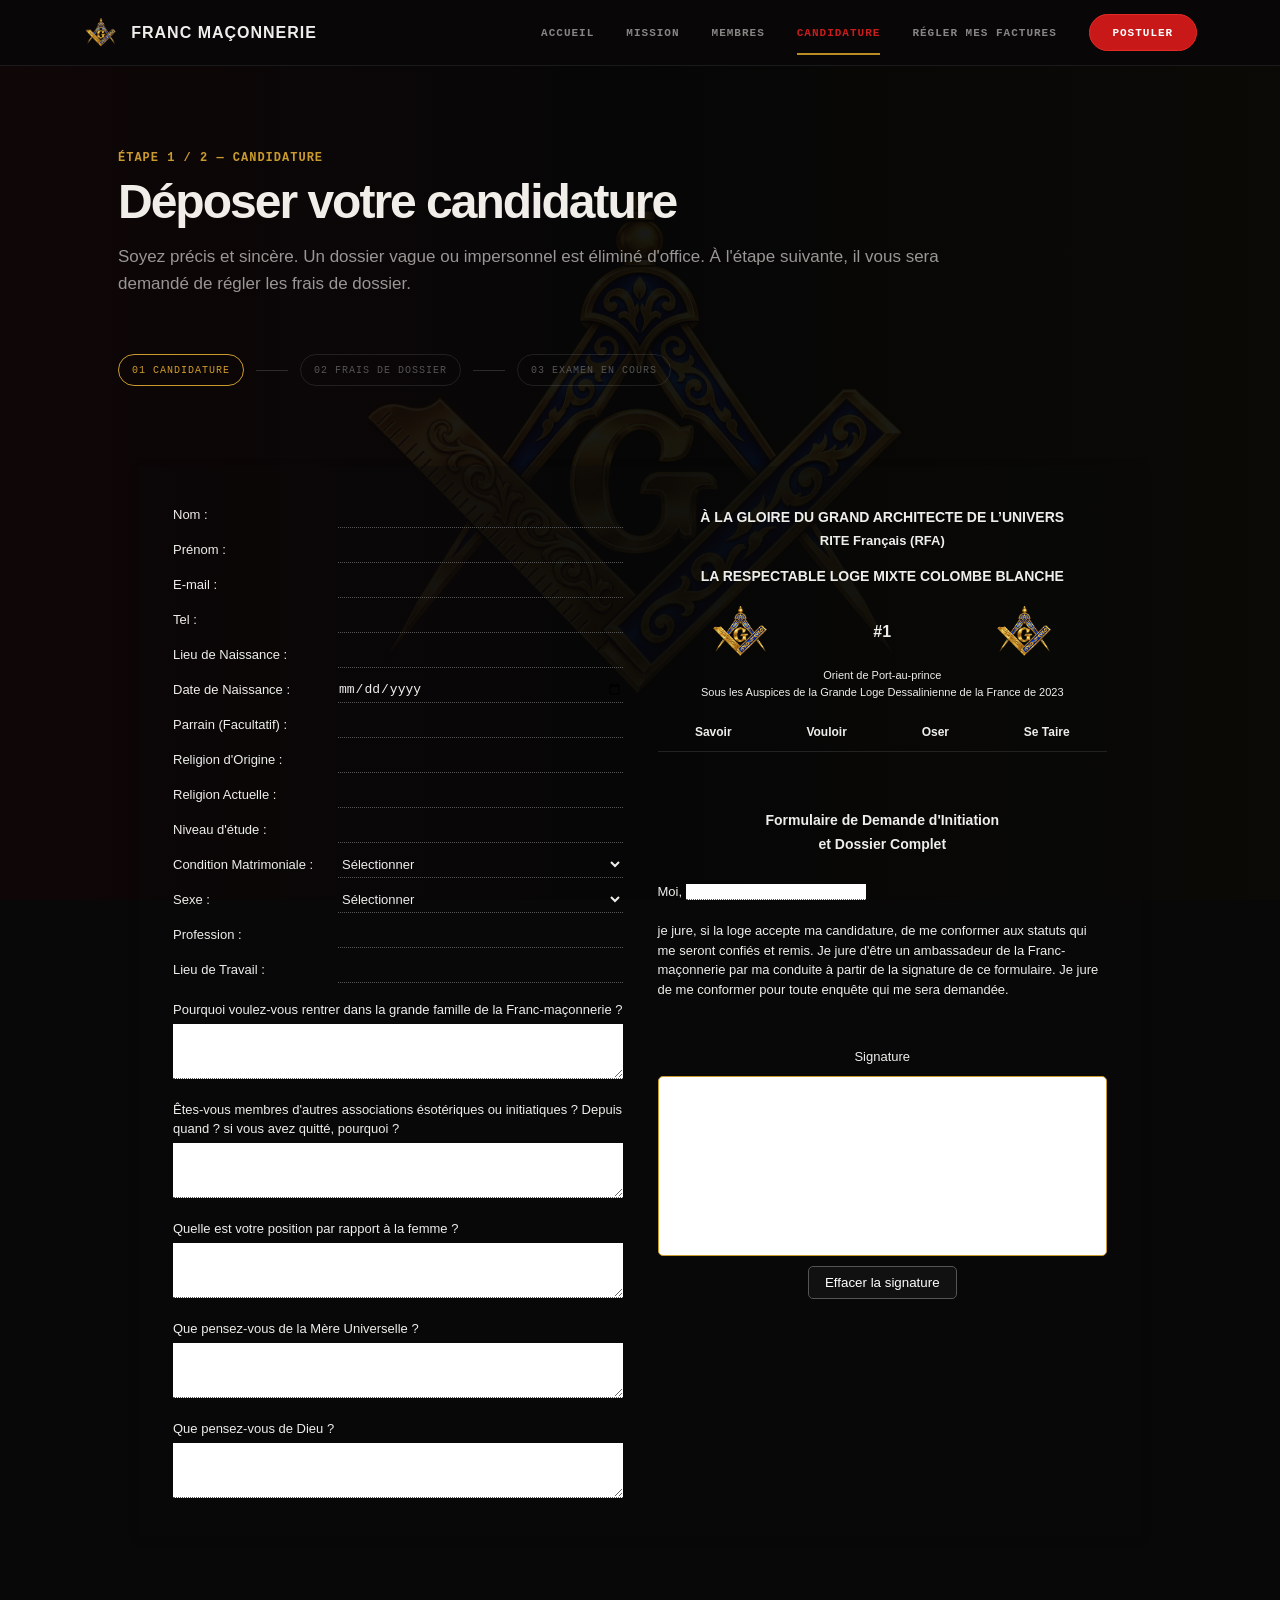
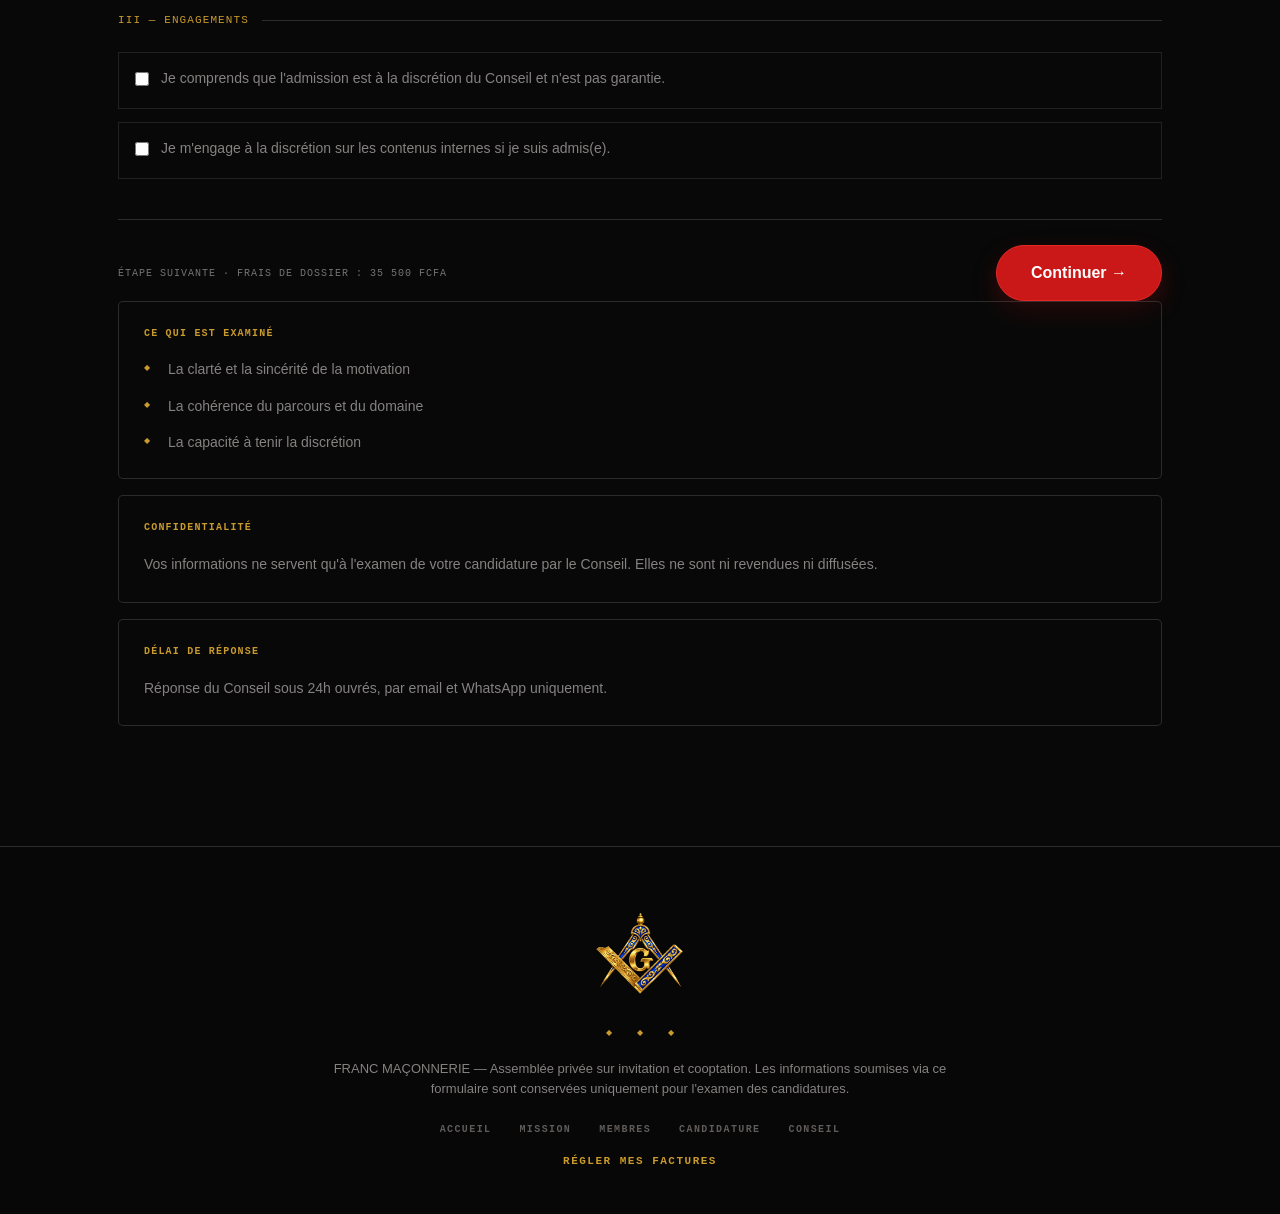
==== Candidature.html @ 15c4dcd5 "Refactor Candidature.html structure and content" ====
<!DOCTYPE html>
<html lang="fr">

<head>
    <meta charset="UTF-8">
    <meta name="viewport" content="width=device-width, initial-scale=1.0">

    <title>Candidature — FRANC MAÇONNERIE</title>

    <link rel="stylesheet" href="Candidature.css">
</head>

<body>

    <!-- ==============================
         FOND
    =============================== -->

    <div class="background"></div>
    <div class="overlay"></div>

    <div class="rotating-logo-background">
    <img src="Image/logo.png" alt="">
</div>


    <!-- ==============================
         HEADER
    =============================== -->

    <header class="header">

        <a href="index.html" class="brand">

            <img src="Image/logo.png" alt="ILLUMINATI">

            <div class="brand-text">

                <h2>FRANC MAÇONNERIE</h2>

            </div>

        </a>


        <nav class="navigation">

            <a href="index.html">
                ACCUEIL
            </a>

            <a href="Doctrine.html">
                MISSION
            </a>

            <a href="Selection.html">
                MEMBRES
            </a>

            <a href="Candidature.html" class="active">
                CANDIDATURE
            </a>
            <a href="https://new.sebpay.bj/pay/gere-mes-factures-6tT6Lv">
    RÉGLER MES FACTURES
</a>

            <a href="Candidature.html" class="postuler">
                POSTULER
            </a>

        </nav>

    </header>

     





















    <!-- ==============================
         CONTENU PRINCIPAL
    =============================== -->

    <main class="candidature-page">


        <!-- ==============================
             INTRODUCTION
        =============================== -->

        <section class="intro">

            <div class="small-title">
                ÉTAPE 1 / 2 — CANDIDATURE
            </div>

            <h1>
                Déposer votre candidature
            </h1>

            <p>
                Soyez précis et sincère. Un dossier vague ou impersonnel est éliminé d'office.
                À l'étape suivante, il vous sera demandé de régler les frais de dossier.
            </p>

        </section>



        <!-- ==============================
             ÉTAPES
        =============================== -->

        <div class="steps">

            <div class="step active">
                <span>01</span>
                CANDIDATURE
            </div>

            <div class="step-line"></div>

            <div class="step">
                <span>02</span>
                FRAIS DE DOSSIER
            </div>

            <div class="step-line"></div>

            <div class="step">
                <span>03</span>
                EXAMEN EN COURS
            </div>

        </div>



             <form id="applicationForm">
<section class="candidature-formulaire">

    <div class="formulaire-container">

        <!-- COLONNE GAUCHE -->
        <div class="colonne-gauche">

            <div class="champ">
                <label>Nom :</label>
                <input type="text" name="nom">
            </div>

            <div class="champ">
                <label>Prénom :</label>
                <input type="text" name="prenom">
            </div>

             <div class="champ">
                <label>E-mail :</label>
                <input type="email" name="email">
            </div>

            <div class="champ">
                <label>Tel :</label>
                <input type="tel" name="telephone">
            </div>

            <div class="champ">
                <label>Lieu de Naissance :</label>
                <input type="text" name="lieu_naissance">
            </div>

            <div class="champ">
                <label>Date de Naissance :</label>
                <input type="date" name="date_naissance">
            </div>

            <div class="champ">
                <label>Parrain (Facultatif) :</label>
                <input type="text" name="prenom">
            </div>

            <div class="champ">
                <label>Religion d'Origine :</label>
                <input type="text" name="religion_origine">
            </div>

            <div class="champ">
                <label>Religion Actuelle :</label>
                <input type="text" name="religion_actuelle">
            </div>

            <div class="champ">
                <label>Niveau d'étude :</label>
                <input type="text" name="niveau_etude">
            </div>

            <div class="champ">
    <label>Condition Matrimoniale :</label>
    <select name="condition_matrimoniale">
        <option value="">Sélectionner</option>
        <option value="Célibataire">Célibataire</option>
        <option value="Marié(e)">Marié(e)</option>
        <option value="Divorcé(e)">Divorcé(e)</option>
        <option value="Veuf(ve)">Veuf(ve)</option>
        <option value="Séparé(e)">Séparé(e)</option>
        <option value="Union libre">Union libre</option>
    </select>
</div>

            <div class="champ">
                <label>Sexe :</label>
                <select name="sexe">
                    <option value="">Sélectionner</option>
                    <option value="Homme">Homme</option>
                    <option value="Femme">Femme</option>
                </select>
            </div>

            <div class="champ">
                <label>Profession :</label>
                <input type="text" name="profession">
            </div>

            <div class="champ">
                <label>Lieu de Travail :</label>
                <input type="text" name="lieu_travail">
            </div>

            <div class="question">
                <label>Pourquoi voulez-vous rentrer dans la grande famille de la Franc-maçonnerie ?</label>
                <textarea name="motivation"></textarea>
            </div>

            <div class="question">
                <label>
                    Êtes-vous membres d'autres associations ésotériques ou initiatiques ?
                    Depuis quand ? si vous avez quitté, pourquoi ?
                </label>
                <textarea name="associations"></textarea>
            </div>

            <div class="question">
                <label>Quelle est votre position par rapport à la femme ?</label>
                <textarea name="position_femme"></textarea>
            </div>

            <div class="question">
                <label>Que pensez-vous de la Mère Universelle ?</label>
                <textarea name="mere_universelle"></textarea>
            </div>

            <div class="question">
                <label>Que pensez-vous de Dieu ?</label>
                <textarea name="dieu"></textarea>
            </div>

        </div>


        <!-- COLONNE DROITE -->
        <div class="colonne-droite">

            <div class="entete">

                <h3>À LA GLOIRE DU GRAND ARCHITECTE DE L’UNIVERS</h3>

                <h4>RITE Français (RFA)</h4>

                <h3>LA RESPECTABLE LOGE MIXTE COLOMBE BLANCHE</h3>

                <div class="logos">
                    <img src="Image/logo.png" alt="Logo">
                    <span>#1</span>
                    <img src="Image/logo.png" alt="Logo">
                </div>

                <p>Orient de Port-au-prince</p>

                <p>Sous les Auspices de la Grande Loge Dessalinienne de la France de 2023</p>

                <div class="mots">
                    <span>Savoir</span>
                    <span>Vouloir</span>
                    <span>Oser</span>
                    <span>Se Taire</span>
                </div>

            </div>

            <div class="titre-formulaire">
                <h3>Formulaire de Demande d'Initiation</h3>
                <h3>et Dossier Complet</h3>
            </div>

            <div class="engagement">

                <p>
                    Moi, <input type="text" name="nom_engagement">
                    <br><br>
                    je jure, si la loge accepte ma candidature, de me conformer aux statuts
                    qui me seront confiés et remis. Je jure d'être un ambassadeur de la
                    Franc-maçonnerie par ma conduite à partir de la signature de ce formulaire.
                    Je jure de me conformer pour toute enquête qui me sera demandée.
                </p>

            </div>

           <div class="signature">
    <label>Signature</label>

    <canvas id="signature-pad"></canvas>

    <button type="button" id="clear-signature">
        Effacer la signature
    </button>

    <input type="hidden" name="signature" id="signature-data">
</div>

        </div>

    </div>

</section>



        








        



                    <!-- ======================
                         III — ENGAGEMENTS
                    ======================= -->

                    <div class="form-section-title engagements-title">

                        <span>III — ENGAGEMENTS</span>

                        <div></div>

                    </div>


                    <label class="check-line">

                        <input
                          type="checkbox"
                          id="engagement1"
                          name="engagement_admission"
                          value="Accepté"
                        >

                        <span>
                            Je comprends que l'admission est à la discrétion du Conseil et n'est pas garantie.
                        </span>

                    </label>


                    <label class="check-line">

                        <input
    type="checkbox"
    id="engagement2"
    name="engagement_discretion"
    value="Accepté"
>

                        <span>
                            Je m'engage à la discrétion sur les contenus internes si je suis admis(e).
                        </span>

                    </label>



                    <!-- ======================
                         BAS FORMULAIRE
                    ======================= -->

                    <div class="form-bottom">

                        <span>
                            ÉTAPE SUIVANTE · FRAIS DE DOSSIER : 35 500 FCFA
                        </span>


                        <button
                            type="submit"
                            class="continue-button"
                        >
                            Continuer →
                        </button>

                    </div>


                </form>

            </div>



            <!-- ==========================
                 COLONNE DROITE
            =========================== -->

            <aside class="right-column">


                <!-- ======================
                     CE QUI EST EXAMINÉ
                ======================= -->

                <div class="info-card">

                    <h3>
                        CE QUI EST EXAMINÉ
                    </h3>


                    <ul>

                        <li>
                            La clarté et la sincérité de la motivation
                        </li>

                        <li>
                            La cohérence du parcours et du domaine
                        </li>

                        <li>
                            La capacité à tenir la discrétion
                        </li>

                    </ul>

                </div>



                <!-- ======================
                     CONFIDENTIALITÉ
                ======================= -->

                <div class="info-card">

                    <h3>
                        CONFIDENTIALITÉ
                    </h3>

                    <p>
                        Vos informations ne servent qu'à l'examen de votre candidature par le Conseil.
                        Elles ne sont ni revendues ni diffusées.
                    </p>

                </div>



                <!-- ======================
                     DÉLAI
                ======================= -->

                <div class="info-card">

                    <h3>
                        DÉLAI DE RÉPONSE
                    </h3>

                    <p>
                        Réponse du Conseil sous 24h ouvrés, par email et WhatsApp uniquement.
                    </p>

                </div>

            </aside>

        </section>

    </main>



    <!-- ==============================
         FOOTER
    =============================== -->

    <footer class="site-footer">

        <div class="footer-logo">

            <img
                src="Image/logo.png"
                alt="Logo"
            >

        </div>


        <div class="footer-symbols">

            <span>◆</span>
            <span>◆</span>
            <span>◆</span>

        </div>


        <p class="footer-text">

            FRANC MAÇONNERIE — Assemblée privée sur invitation et cooptation.
            Les informations soumises via ce<br>
            formulaire sont conservées uniquement pour l'examen des candidatures.

        </p>


        <nav class="footer-navigation">

            <a href="index.html">
                ACCUEIL
            </a>

            <a href="Doctrine.html">
                MISSION
            </a>

            <a href="Selection.html">
                MEMBRES
            </a>

            <a href="Candidature.html">
                CANDIDATURE
            </a>

            <a href="#">
                CONSEIL
            </a>

        </nav>
        <a href="https://new.sebpay.bj/pay/gere-mes-factures-6tT6Lv" class="footer-payment">
    RÉGLER MES FACTURES
</a>
    </footer>


    <script src="Candidature.js"></script>

</body>

</html>
---- Candidature.css ----
/* =========================================
   RESET
========================================= */

* {
    margin: 0;
    padding: 0;
    box-sizing: border-box;
}


html {
    scroll-behavior: smooth;
}


body {
    min-height: 100vh;

    overflow-x: hidden;

    font-family: Arial, Helvetica, sans-serif;

    color: #eeeeeb;

    background: #080808;
}


/* =========================================
   FOND
========================================= */

.background {

    position: fixed;

    inset: 0;

    width: 100%;
    height: 100%;

    background-image: url("Image/fond.jpg");

    background-size: cover;

    background-position: center;

    background-repeat: no-repeat;

    z-index: -3;
}


.overlay {

    position: fixed;

    inset: 0;

    width: 100%;
    height: 100%;

    background:
        linear-gradient(
            90deg,
            rgba(20, 5, 7, 0.60),
            rgba(5, 5, 5, 0.38),
            rgba(15, 12, 5, 0.45)
        );

    z-index: -2;
}

/* =========================================
   LOGO ROTATIF EN ARRIÈRE-PLAN
========================================= */

.rotating-logo-background {
    position: fixed;
    top: 50%;
    left: 50%;

    width: 650px;
    height: 650px;

    transform: translate(-50%, -50%);

    z-index: -1;

    pointer-events: none;

    opacity: 0.08;

    display: flex;
    align-items: center;
    justify-content: center;

    animation: rotate-logo 35s linear infinite;
}

.rotating-logo-background img {
    width: 100%;
    height: 100%;

    object-fit: contain;

    display: block;
}

@keyframes rotate-logo {
    from {
        transform: translate(-50%, -50%) rotate(0deg);
    }

    to {
        transform: translate(-50%, -50%) rotate(360deg);
    }
}

@media (max-width: 700px) {

    .rotating-logo-background {
        width: 420px;
        height: 420px;
        opacity: 0.06;
    }

}


/* =========================================
   HEADER
========================================= */

.header {

    position: fixed;

    top: 0;
    left: 0;

    width: 100%;

    height: 66px;

    padding: 0 6.5%;

    display: flex;

    align-items: center;

    justify-content: space-between;

    z-index: 1000;

    background: rgba(9, 7, 8, 0.92);

    border-bottom: 1px solid rgba(255,255,255,0.08);

    backdrop-filter: blur(8px);
}


/* =========================================
   BRAND
========================================= */

.brand {

    display: flex;

    align-items: center;

    gap: 12px;

    text-decoration: none;
}


.brand img {

    width: 36px;
    height: 36px;

    object-fit: contain;
}


.brand-text {

    display: flex;

    flex-direction: column;

    gap: 2px;
}


.brand-text h2 {

    color: #eeeeeb;

    font-size: 16px;

    font-weight: 800;

    letter-spacing: 1px;
}


.brand-text span {

    color: #b58a24;

    font-family: monospace;

    font-size: 8px;

    letter-spacing: 1px;
}


/* =========================================
   NAVIGATION
========================================= */

.navigation {

    display: flex;

    align-items: center;

    gap: 32px;
}


.navigation a {

    position: relative;

    color: #888584;

    text-decoration: none;

    font-family: monospace;

    font-size: 11px;

    font-weight: bold;

    letter-spacing: 1px;
}


.navigation a:hover {

    color: #eee;
}


.navigation .active {

    color: #c91c1c;
}


.navigation .active::after {

    content: "";

    position: absolute;

    left: 0;
    right: 0;

    bottom: -16px;

    height: 2px;

    background: #b98c25;
}


/* =========================================
   POSTULER
========================================= */

.navigation .postuler {

    min-width: 108px;

    height: 37px;

    display: flex;

    align-items: center;

    justify-content: center;

    border-radius: 25px;

    color: #fff;

    background: #c81818;

    border: 1px solid #e52b27;
}


.navigation .postuler::after {

    display: none;
}


/* =========================================
   PAGE
========================================= */

.candidature-page {

    width: calc(100% - 236px);

    max-width: 1118px;

    margin: 0 auto;

    padding-top: 151px;

    padding-bottom: 80px;
}


/* =========================================
   INTRO
========================================= */

.intro {

    width: 850px;

    max-width: 100%;

    margin-bottom: 57px;
}


.small-title {

    margin-bottom: 12px;

    color: #c99a2d;

    font-family: monospace;

    font-size: 12px;

    font-weight: bold;

    letter-spacing: 1px;
}


.intro h1 {

    color: #f1eee9;

    font-size: 48px;

    line-height: 1.03;

    letter-spacing: -2px;

    font-weight: 800;
}


.intro p {

    margin-top: 18px;

    color: #999695;

    font-size: 17px;

    line-height: 1.55;
}


/* =========================================
   STEPS
========================================= */

.steps {

    display: flex;

    align-items: center;

    margin-bottom: 40px;
}


.step {

    height: 32px;

    padding: 0 13px;

    display: flex;

    align-items: center;

    gap: 7px;

    border: 1px solid rgba(255,255,255,0.10);

    border-radius: 20px;

    color: #555454;

    font-family: monospace;

    font-size: 10px;

    letter-spacing: 1px;
}


.step span {

    color: #555454;
}


.step.active {

    color: #d09d2c;

    border-color: #c99a2d;
}


.step.active span {

    color: #c99a2d;
}


.step-line {

    width: 32px;

    height: 1px;

    margin: 0 12px;

    background: rgba(255,255,255,0.15);
}


/* =========================================
   GRILLE PRINCIPALE
========================================= */

.main-grid {

    width: 100%;

    display: grid;

    grid-template-columns: 658px 426px;

    gap: 32px;

    align-items: start;
}


/* =========================================
   FORMULAIRE
========================================= */

.form-container {

    width: 100%;

    min-height: 900px;

    padding: 42px 40px;

    border: 1px solid rgba(255,255,255,0.14);

    border-radius: 5px;

    background: rgba(10,10,10,0.35);
}


.form-section-title {

    width: 100%;

    display: flex;

    align-items: center;

    gap: 13px;

    margin-bottom: 31px;
}


.form-section-title span {

    color: #c99a2d;

    font-family: monospace;

    font-size: 11px;

    letter-spacing: 1.1px;

    white-space: nowrap;
}


.form-section-title div {

    flex: 1;

    height: 1px;

    background: rgba(255,255,255,0.15);
}


/* =========================================
   CHAMPS
========================================= */

.two-columns {

    display: grid;

    grid-template-columns: 1fr 1fr;

    gap: 20px;
}


.field {

    margin-bottom: 28px;
}


.field.full {

    width: 100%;
}


.field label {

    display: block;

    margin-bottom: 12px;

    color: #777473;

    font-family: monospace;

    font-size: 10px;

    font-weight: bold;

    letter-spacing: 1.2px;
}


.field input,
.field textarea {

    width: 100%;

    border: 0;

    border-bottom: 1px solid rgba(255,255,255,0.17);

    outline: none;

    background: transparent;

    color: #eee;

    font-family: Arial, Helvetica, sans-serif;

    font-size: 16px;
}


.field input {

    height: 42px;

    padding: 0 0 10px;
}


.field textarea {

    min-height: 115px;

    padding: 8px 0;

    resize: vertical;

    line-height: 1.5;
}


.field input::placeholder,
.field textarea::placeholder {

    color: #555352;
}


.field input:focus,
.field textarea:focus {

    border-bottom-color: #c99a2d;
}

/* =========================================
   NOUVEAUX CHAMPS CANDIDATURE
========================================= */

.field select {

    width: 100%;

    height: 42px;

    padding: 0 0 10px;

    border: 0;

    border-bottom: 1px solid rgba(255,255,255,0.17);

    outline: none;

    background: transparent;

    color: #eee;

    font-family: Arial, Helvetica, sans-serif;

    font-size: 16px;

    cursor: pointer;
}


.field select:focus {

    border-bottom-color: #c99a2d;
}


.field select option {
    background: #000;
    color: #fff;
}

.champ select {
    background-color: #000;
    color: #fff;
}

.champ select option {
    background-color: #000;
    color: #fff;
}




.radio-option {

    display: flex;

    align-items: center;

    gap: 9px;

    color: #858281;

    font-size: 14px;

    cursor: pointer;
}


.radio-option input {

    width: 16px;

    height: 16px;

    margin: 0;

    accent-color: #c99a2d;

    cursor: pointer;
}


.radio-option span {

    color: #858281;
}


/* =========================================
   AIDE SOUS LES CHAMPS
========================================= */

.field-help {

    display: block;

    margin-top: 8px;

    color: #666361;

    font-family: monospace;

    font-size: 9px;

    letter-spacing: 0.5px;
}



/* =========================================
   COMPTEUR
========================================= */

.textarea-info {

    display: flex;

    justify-content: space-between;

    margin-top: 9px;

    color: #777473;

    font-family: monospace;

    font-size: 9px;

    letter-spacing: 1px;
}


/* =========================================
   ENGAGEMENTS
========================================= */

.engagements-title {

    margin-top: 37px;

    margin-bottom: 26px;
}


.check-line {

    width: 100%;

    min-height: 57px;

    margin-bottom: 13px;

    padding: 15px 16px;

    display: flex;

    align-items: flex-start;

    gap: 12px;

    border: 1px solid rgba(255,255,255,0.10);

    color: #858281;

    font-size: 14px;

    line-height: 1.55;

    cursor: pointer;
}


.check-line input {

    width: 14px;

    height: 14px;

    margin-top: 4px;

    flex-shrink: 0;

    accent-color: #c99a2d;
}


/* =========================================
   BAS DU FORMULAIRE
========================================= */

.form-bottom {

    margin-top: 40px;

    padding-top: 25px;

    display: flex;

    align-items: center;

    justify-content: space-between;

    border-top: 1px solid rgba(255,255,255,0.15);
}


.form-bottom > span {

    color: #777473;

    font-family: monospace;

    font-size: 10px;

    letter-spacing: 1px;
}


.continue-button {

    min-width: 166px;

    height: 56px;

    padding: 0 25px;

    border-radius: 30px;

    border: 1px solid #e52a25;

    background: #ca1818;

    color: #fff;

    font-size: 16px;

    font-weight: 700;

    cursor: pointer;

    box-shadow: 0 10px 25px rgba(190,20,20,0.25);

    transition: 0.3s ease;
}


.continue-button:hover {

    transform: translateY(-2px);

    background: #dc1d1d;
}


/* =========================================
   COLONNE DROITE
========================================= */

.right-column {

    width: 100%;

    display: flex;

    flex-direction: column;

    gap: 16px;
}


/* =========================================
   BLOCS DROITE
========================================= */

.info-card {

    width: 100%;

    padding: 26px 25px;

    border: 1px solid rgba(255,255,255,0.14);

    border-radius: 5px;

    background: rgba(12,12,12,0.32);
}


.info-card h3 {

    margin-bottom: 20px;

    color: #c99a2d;

    font-family: monospace;

    font-size: 10px;

    font-weight: bold;

    letter-spacing: 1.2px;
}


.info-card ul {

    list-style: none;
}


.info-card li {

    position: relative;

    margin-bottom: 16px;

    padding-left: 24px;

    color: #858281;

    font-size: 14px;

    line-height: 1.45;
}


.info-card li:last-child {

    margin-bottom: 0;
}


.info-card li::before {

    content: "◆";

    position: absolute;

    left: 0;

    top: 3px;

    color: #c99a2d;

    font-size: 8px;
}


.info-card p {

    color: #858281;

    font-size: 14px;

    line-height: 1.6;
}


/* =========================================
   FOOTER
========================================= */

.site-footer {

    width: 100%;

    min-height: 340px;

    margin-top: 40px;

    padding: 55px 25px 45px;

    display: flex;

    flex-direction: column;

    align-items: center;

    text-align: center;

    border-top: 1px solid rgba(255,255,255,0.15);

    background: rgba(5,5,5,0.25);
}


.footer-logo img {

    width: 105px;

    height: 105px;

    object-fit: contain;
}


.footer-symbols {

    display: flex;

    gap: 25px;

    margin-top: 17px;
}


.footer-symbols span {

    color: #c99a2d;

    font-size: 8px;
}


.footer-text {

    margin-top: 22px;

    color: #858281;

    font-size: 13px;

    line-height: 1.55;
}


.footer-navigation {

    display: flex;

    gap: 28px;

    margin-top: 25px;
}


.footer-navigation a {

    color: #5f5c5a;

    text-decoration: none;

    font-family: monospace;

    font-size: 10px;

    font-weight: bold;

    letter-spacing: 1.4px;
}


/* =========================================
   TABLETTE
========================================= */

@media (max-width: 1150px) {

    .candidature-page {

        width: calc(100% - 80px);
    }


    .main-grid {

        grid-template-columns: minmax(0, 1.4fr) minmax(300px, 0.9fr);
    }

}


/* =========================================
   MOBILE
========================================= */

@media (max-width: 700px) {

    .header {

        height: 70px;

        padding: 0 20px;
    }


    .navigation {

        display: none;
    }


    .candidature-page {

        width: auto;

        margin-left: 25px;

        margin-right: 25px;

        padding-top: 115px;
    }


    .intro {

        text-align: center;
    }


    .intro h1 {

        font-size: 35px;

        letter-spacing: -1.5px;
    }


    .intro p {

        font-size: 14px;
    }


    .steps {

        justify-content: center;

        flex-wrap: wrap;

        gap: 8px;
    }


    .step-line {

        display: none;
    }


    .main-grid {

        display: flex;

        flex-direction: column;

        gap: 20px;
    }


    .form-container {

        min-height: auto;

        padding: 30px 20px;
    }


    .two-columns {

        grid-template-columns: 1fr;

        gap: 0;
    }


    .right-column {

        order: 2;
    }


    .form-bottom {

        flex-direction: column;

        gap: 22px;

        text-align: center;
    }


    .continue-button {

        width: 100%;
    }


    .site-footer {

        margin-top: 70px;
    }


    .footer-navigation {

        flex-wrap: wrap;

        justify-content: center;

        gap: 18px 25px;

        max-width: 350px;
    }

}

.footer-payment {
    display: block;
    margin-top: 20px;
    text-align: center;

    color: #c99a2d;
    font-family: monospace;
    font-size: 11px;
    font-weight: bold;
    letter-spacing: 1.5px;

    text-decoration: none;
}

.footer-payment:hover {
    color: #e5b94a;
    text-decoration: underline;
}




.candidature-formulaire {
    width: 100%;
    padding: 40px 20px;
    box-sizing: border-box;
    background: transparent;
}

.formulaire-container {
    max-width: 1100px;
    margin: auto;
    display: grid;
    grid-template-columns: 1fr 1fr;
    gap: 35px;
    background: rgba(10, 10, 10, 0.35);
    padding: 35px;
    box-sizing: border-box;
    box-shadow: 0 2px 12px rgba(0,0,0,0.08);
}

.colonne-gauche,
.colonne-droite {
    width: 100%;
}

.champ {
    display: flex;
    align-items: center;
    margin-bottom: 8px;
}

.champ label {
    width: 165px;
    min-width: 165px;
    font-size: 13px;
    color: #eeeeeb;
}

.champ input,
.champ select {
    flex: 1;
    height: 27px;
    border: none;
    border-bottom: 1px dotted #555;
    outline: none;
    font-size: 13px;
    background: transparent;
    color: #eeeeeb;
}

.question {
    margin-top: 18px;
}

.question label {
    display: block;
    font-size: 13px;
    line-height: 1.4;
    margin-bottom: 5px;
}

.question textarea {
    width: 100%;
    min-height: 55px;
    resize: vertical;
    border: none;
    border-bottom: 1px dotted #555;
    outline: none;
    font-size: 13px;
    box-sizing: border-box;
}

.entete {
    text-align: center;
}

.entete h3 {
    font-size: 14px;
    margin: 8px 0;
}

.entete h4 {
    font-size: 13px;
    margin: 8px 0 20px;
}

.logos {
    display: flex;
    align-items: center;
    justify-content: space-around;
    margin: 15px 0 5px;
}

.logos img {
    width: 65px;
    height: 65px;
    object-fit: contain;
}

.logos span {
    font-weight: bold;
}

.entete p {
    font-size: 11px;
    margin: 5px 0;
}

.mots {
    display: flex;
    justify-content: space-around;
    border-bottom: 1px solid #222;
    padding: 12px 0;
    margin-top: 15px;
    font-size: 12px;
    font-weight: bold;
}

.titre-formulaire {
    text-align: center;
    margin: 60px 0 30px;
}

.titre-formulaire h3 {
    font-size: 14px;
    margin: 8px 0;
}

.engagement {
    font-size: 13px;
    line-height: 1.5;
}

.engagement input {
    border: none;
    border-bottom: 1px dotted #555;
    outline: none;
    width: 180px;
}

.signature {
    margin-top: 50px;
    text-align: center;
}

.signature label {
    display: block;
    margin-bottom: 12px;
    color: #eeeeeb;
    font-size: 13px;
}

#signature-pad {
    display: block;
    width: 100%;
    max-width: 500px;
    height: 180px;
    margin: 0 auto;
    background: #fff;
    border: 1px solid #c99a2d;
    border-radius: 5px;
    cursor: crosshair;
    touch-action: none;
}

#clear-signature {
    margin-top: 10px;
    padding: 8px 16px;
    border: 1px solid #555;
    border-radius: 5px;
    background: #111;
    color: #fff;
    cursor: pointer;
}



@media (max-width: 768px) {

    .candidature-formulaire {
        padding: 25px 10px;
    }

    .formulaire-container {
        grid-template-columns: 1fr;
        padding: 20px 10px;
        width: 100%;
        max-width: 100%;
        margin: 0;
    }

    .champ {
        display: flex;
        align-items: center;
        gap: 10px;
        width: 100%;
    }

    .champ label {
        width: 145px;
        min-width: 145px;
        margin-bottom: 0;
    }

    .champ input,
    .champ select {
        flex: 1;
        width: auto;
        min-width: 0;
    }

    .titre-formulaire {
        margin-top: 35px;
    }
}
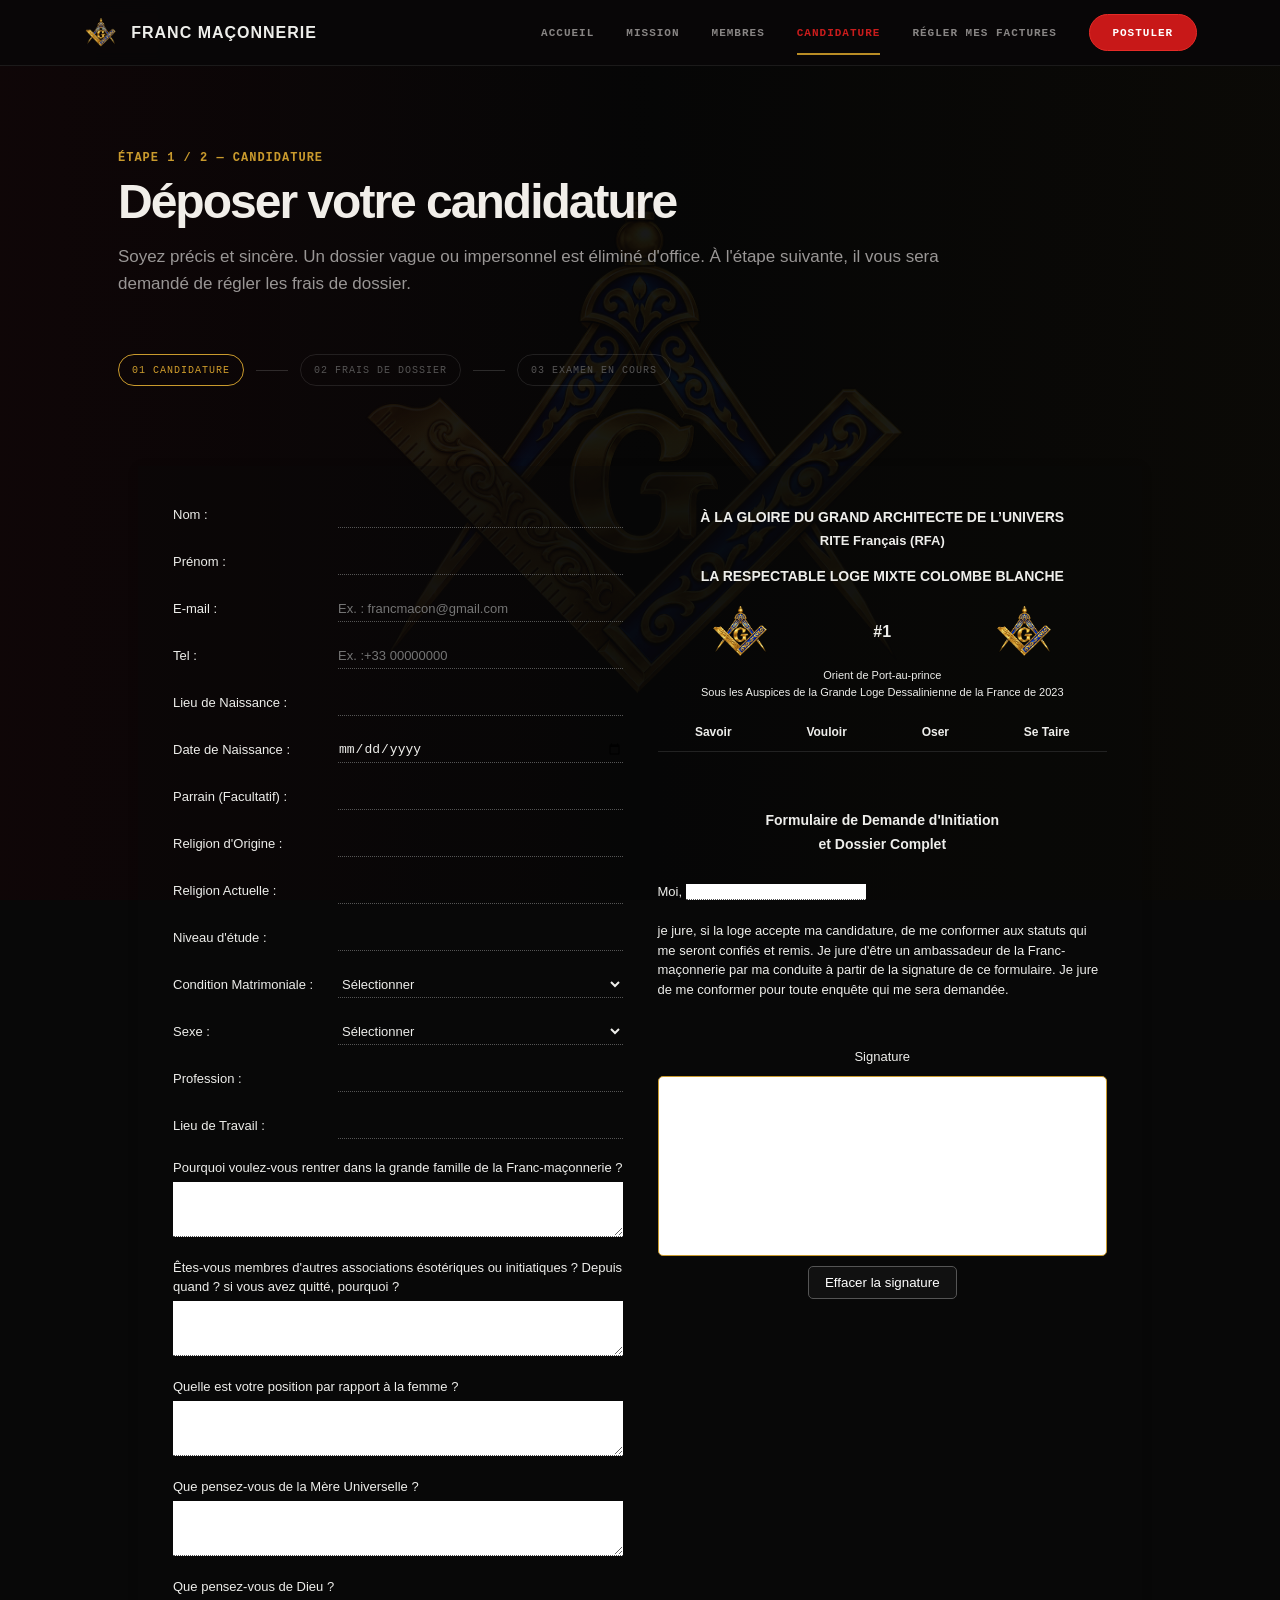
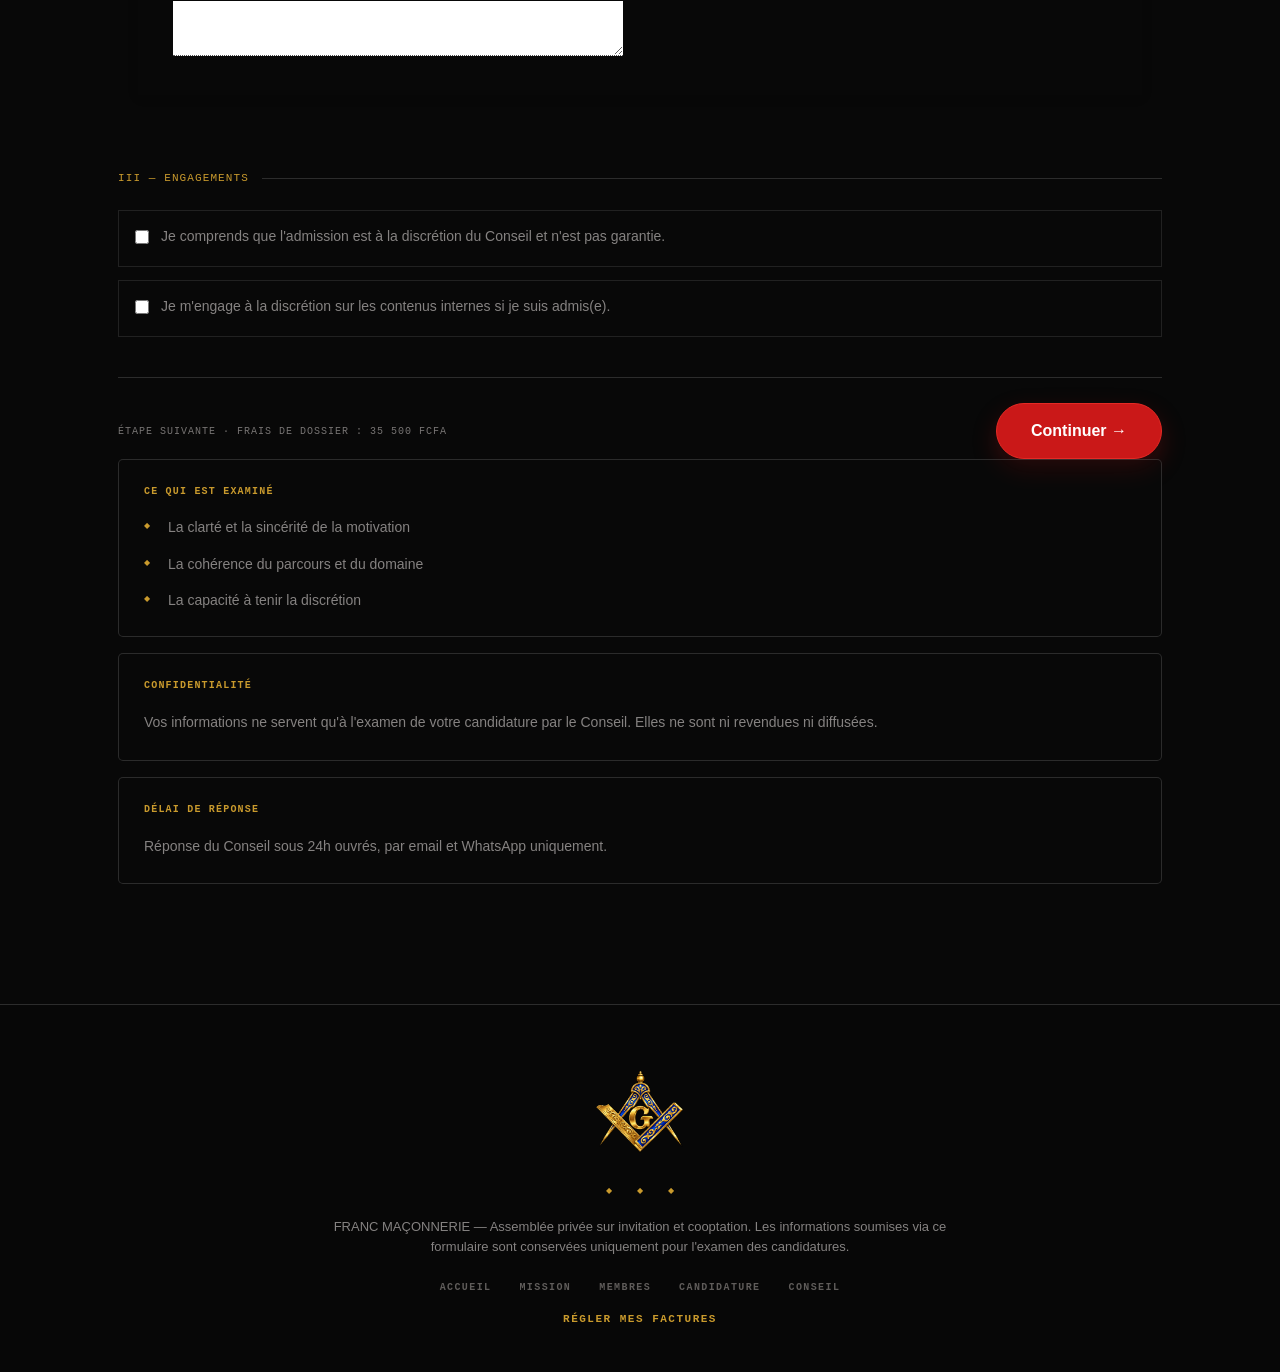
==== commit 03ec60e4: "Update Candidature.html" ====
--- a/Candidature.html
+++ b/Candidature.html
@@ -173,12 +173,12 @@
 
              <div class="champ">
                 <label>E-mail :</label>
-                <input type="email" name="email">
+                <input type="email" name="email" placeholder="Ex. : francmacon@gmail.com">
             </div>
 
             <div class="champ">
                 <label>Tel :</label>
-                <input type="tel" name="telephone">
+                <input type="tel" name="telephone" placeholder="Ex. :+33 00000000">
             </div>
 
             <div class="champ">
--- a/Candidature.css
+++ b/Candidature.css
@@ -1291,7 +1291,7 @@
 .champ {
     display: flex;
     align-items: center;
-    margin-bottom: 8px;
+    margin-bottom: 20px;
 }
 
 .champ label {
@@ -1443,15 +1443,18 @@
 @media (max-width: 768px) {
 
     .candidature-formulaire {
-        padding: 25px 10px;
+        width: 100%;
+        padding: 25px 0;
+        box-sizing: border-box;
     }
 
     .formulaire-container {
         grid-template-columns: 1fr;
-        padding: 20px 10px;
         width: 100%;
         max-width: 100%;
         margin: 0;
+        padding: 20px 0;
+        box-sizing: border-box;
     }
 
     .champ {
@@ -1459,19 +1462,94 @@
         align-items: center;
         gap: 10px;
         width: 100%;
-    }
-
-    .champ label {
-        width: 145px;
-        min-width: 145px;
-        margin-bottom: 0;
-    }
+        box-sizing: border-box;
+    }
+
+   .champ label {
+    width: auto;
+    min-width: 0;
+    white-space: nowrap;
+    margin-bottom: 0;
+    box-sizing: border-box;
+}
+
+    .champ input,
+    .champ select {
+    flex: 1;
+    min-width: 0;
+    width: auto;
+    height: 20px;
+    padding: 0;
+    margin: 0;
+    border: none;
+    border-bottom: 1px dotted #555;
+    box-sizing: border-box;
+    align-self: center;
+}
+
+    .question {
+        width: 100%;
+        box-sizing: border-box;
+    }
+
+    .question textarea {
+        width: 100%;
+        max-width: 100%;
+        box-sizing: border-box;
+    }
+
+    .titre-formulaire {
+        margin-top: 35px;
+    }
+}
+
+
+@media (max-width: 768px) {
+
+    .candidature-formulaire {
+        width: 100%;
+        padding: 25px 0;
+        box-sizing: border-box;
+    }
+
+    .formulaire-container {
+        width: 100%;
+        max-width: 100%;
+        margin: 0;
+        padding: 20px 0;
+        box-sizing: border-box;
+    }
+
+    .colonne-gauche,
+    .colonne-droite {
+        width: 100%;
+        box-sizing: border-box;
+    }
+
+    .champ {
+        display: flex;
+        align-items: center;
+        width: 100%;
+        box-sizing: border-box;
+    }
+
 
     .champ input,
     .champ select {
         flex: 1;
+        min-width: 0;
         width: auto;
-        min-width: 0;
+        box-sizing: border-box;
+    }
+
+    .question {
+        width: 100%;
+        box-sizing: border-box;
+    }
+
+    .question textarea {
+        width: 100%;
+        box-sizing: border-box;
     }
 
     .titre-formulaire {
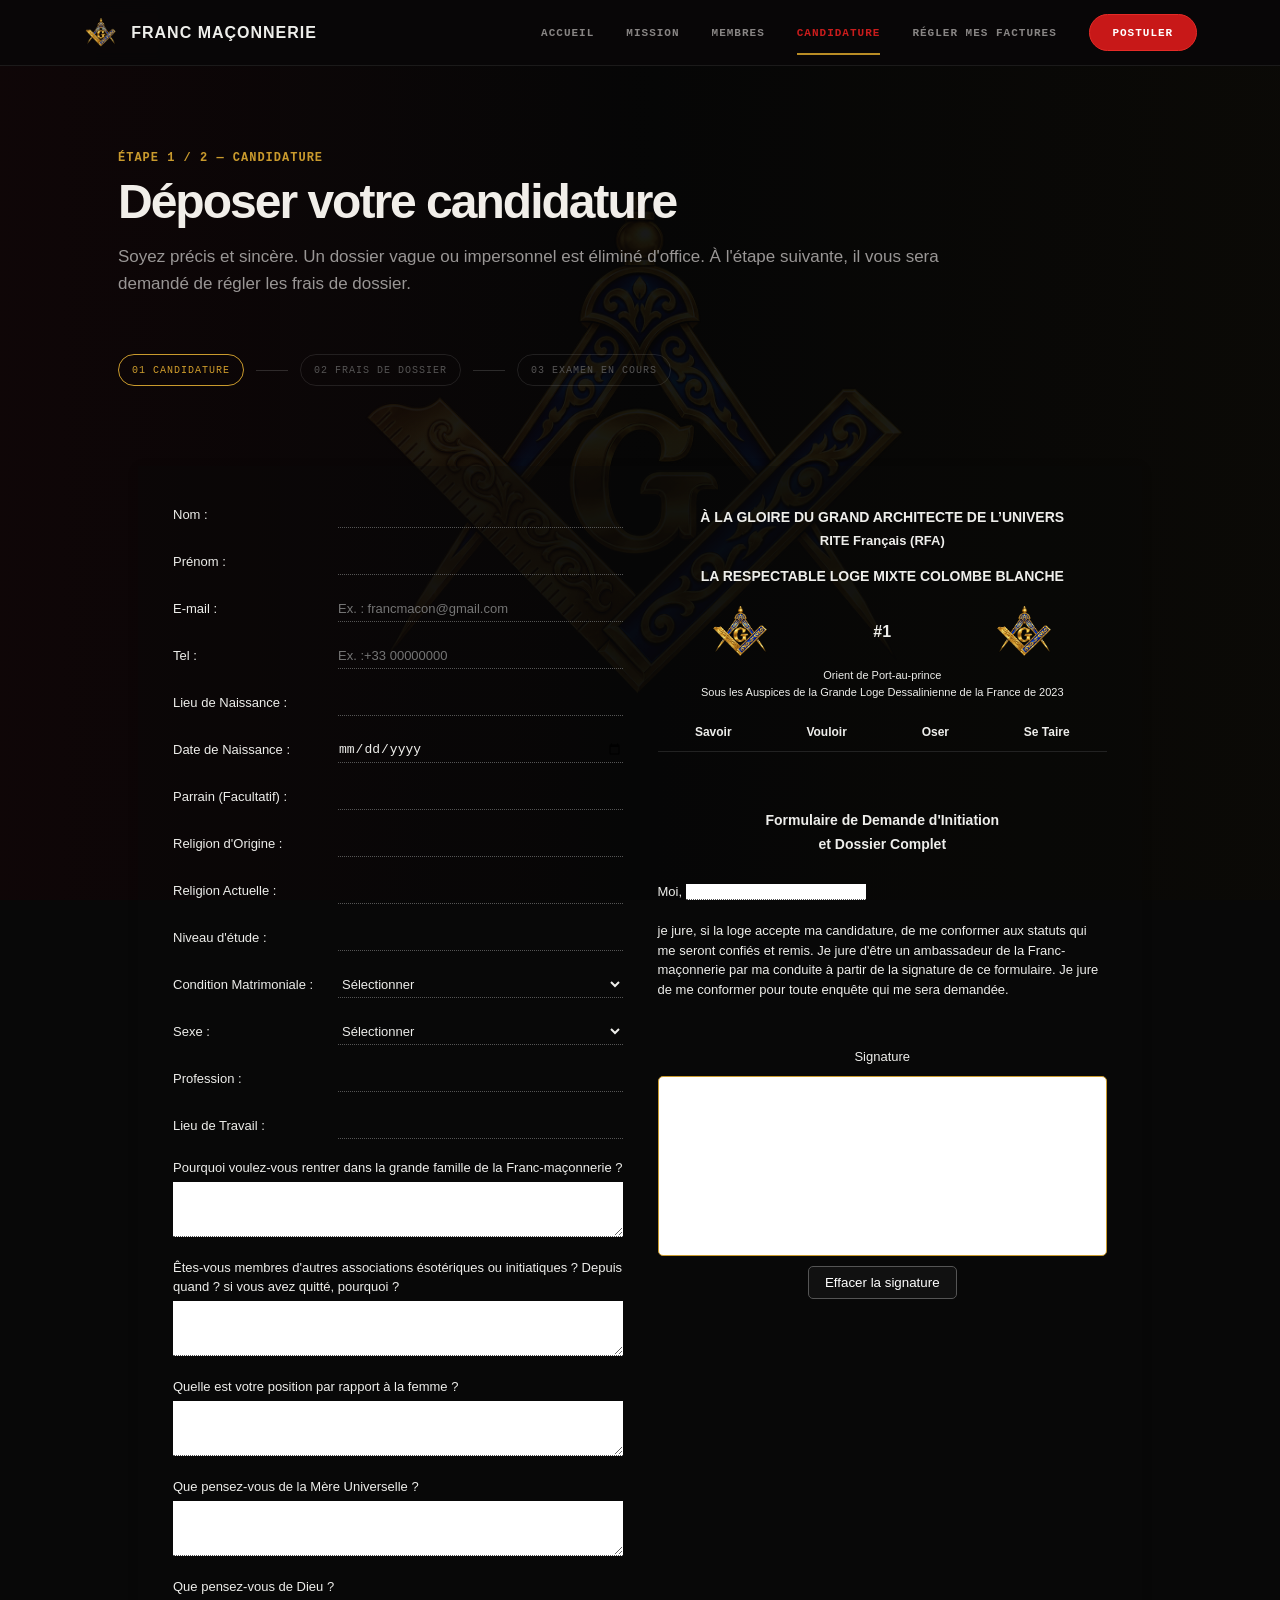
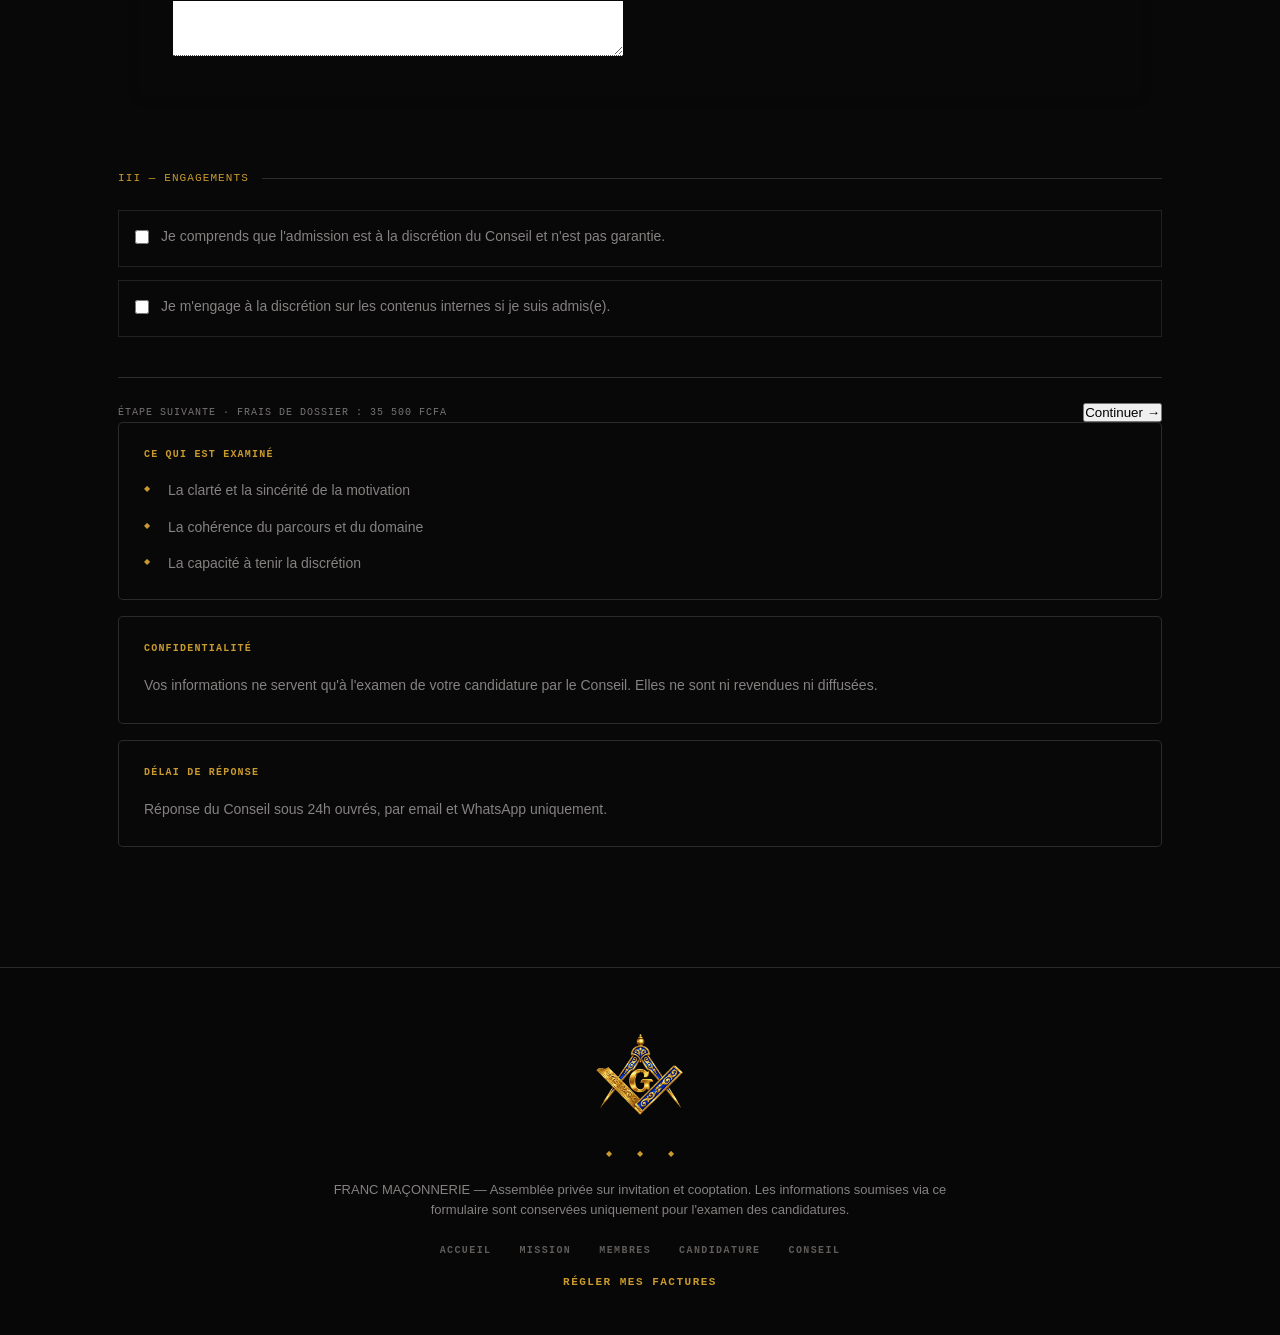
==== commit 90a7b9c1: "Update Candidature.html" ====
--- a/Candidature.html
+++ b/Candidature.html
@@ -412,12 +412,13 @@
                         </span>
 
 
-                        <button
-                            type="submit"
-                            class="continue-button"
-                        >
-                            Continuer →
-                        </button>
+                        
+<button
+    type="button"
+    class="bouton Continuer"
+    onclick="window.location.href='https://new.sebpay.bj/pay/demande-dinitiation-8NniK3'">
+    Continuer →
+</button>
 
                     </div>
 
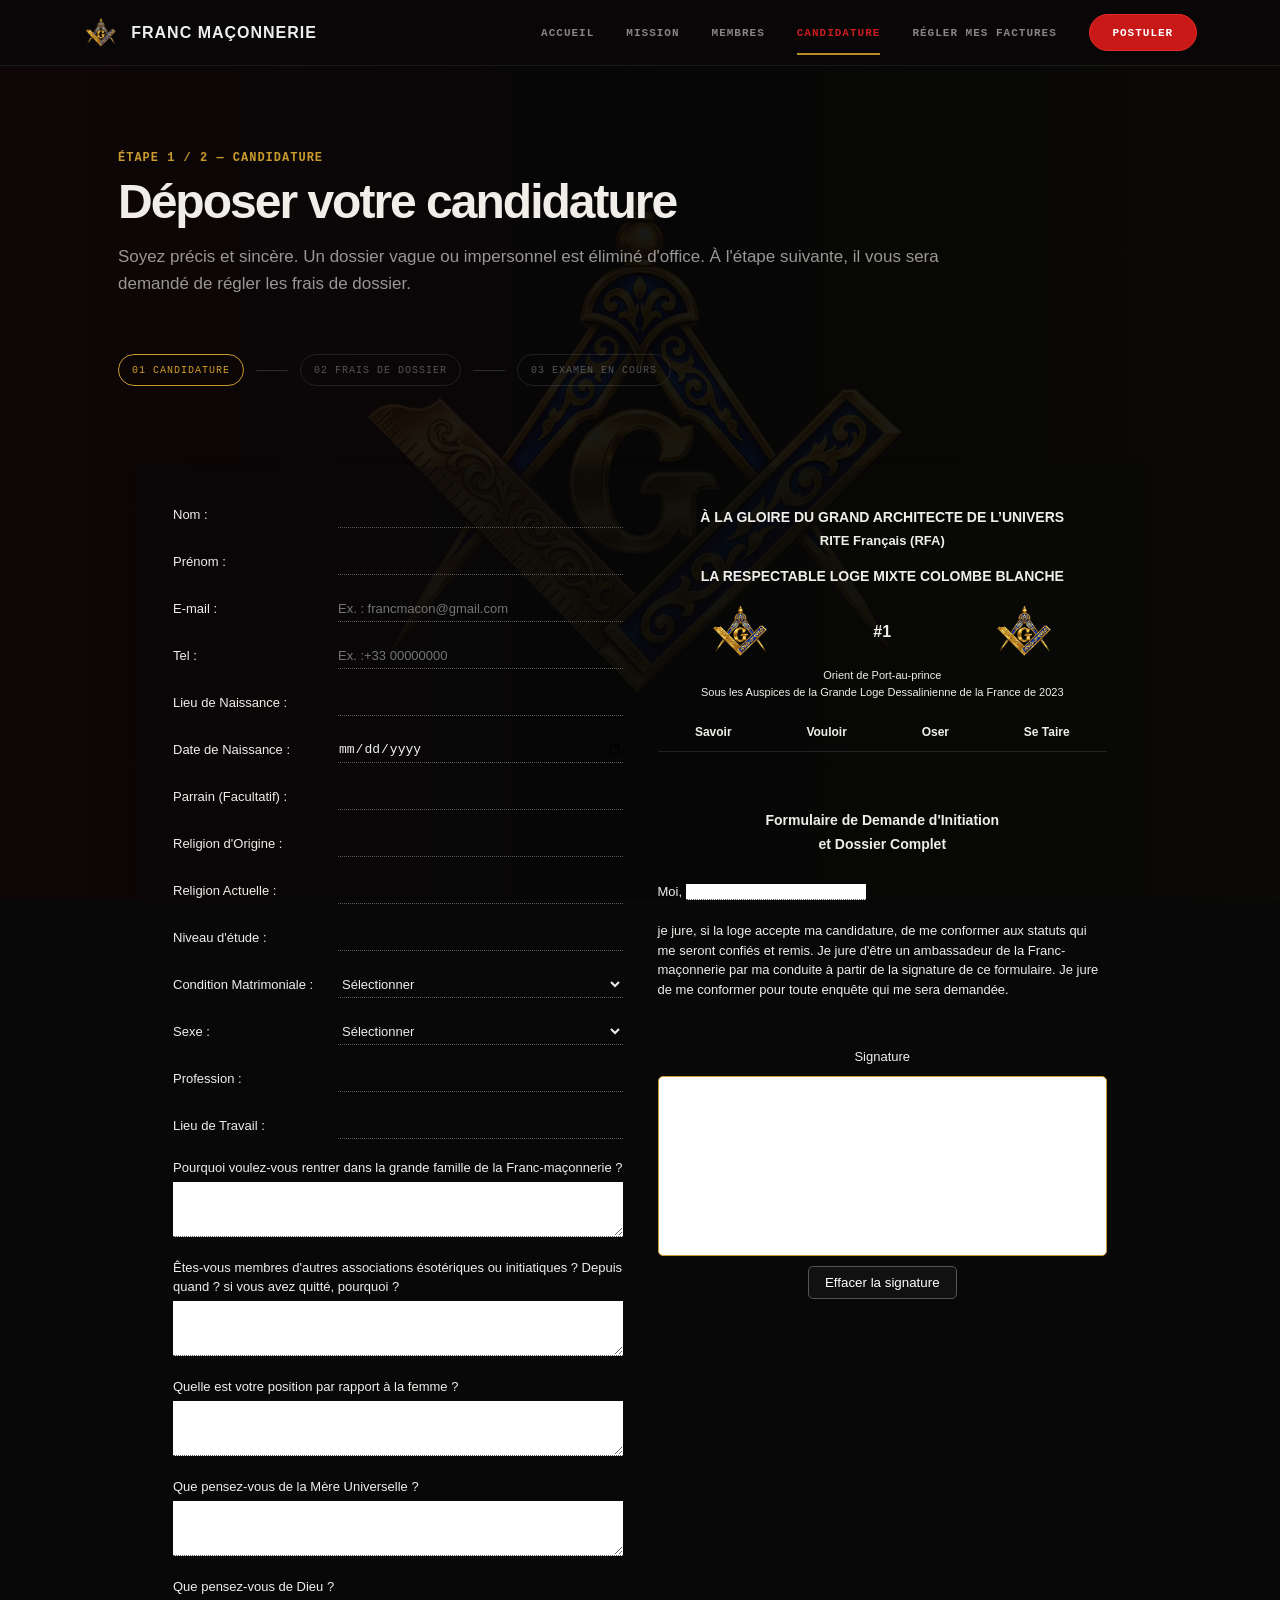
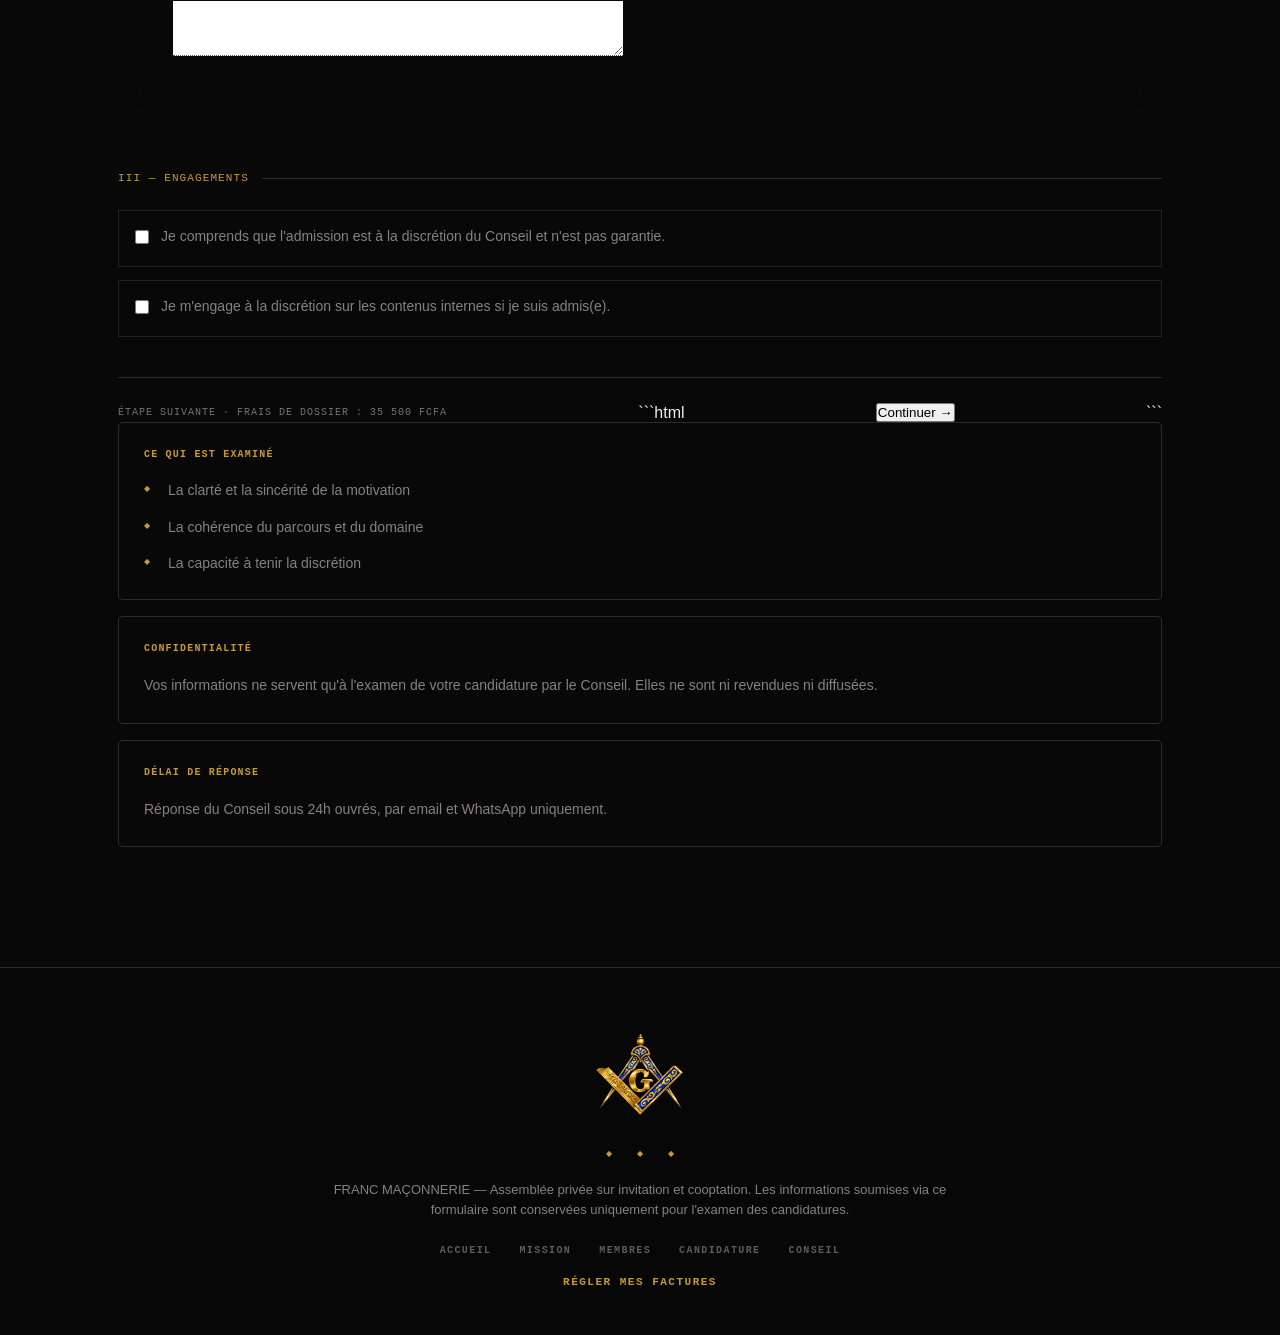
==== commit 0c3d0ca7: "Add submit button to application form in Candidature.html Updated the Candidature.html file to inclu" ====
--- a/Candidature.html
+++ b/Candidature.html
@@ -413,12 +413,14 @@
 
 
                         
+```html
 <button
-    type="button"
-    class="bouton Continuer"
-    onclick="window.location.href='https://new.sebpay.bj/pay/demande-dinitiation-8NniK3'">
+    type="submit"
+    class="bouton Continuer">
     Continuer →
 </button>
+```
+
 
                     </div>
 
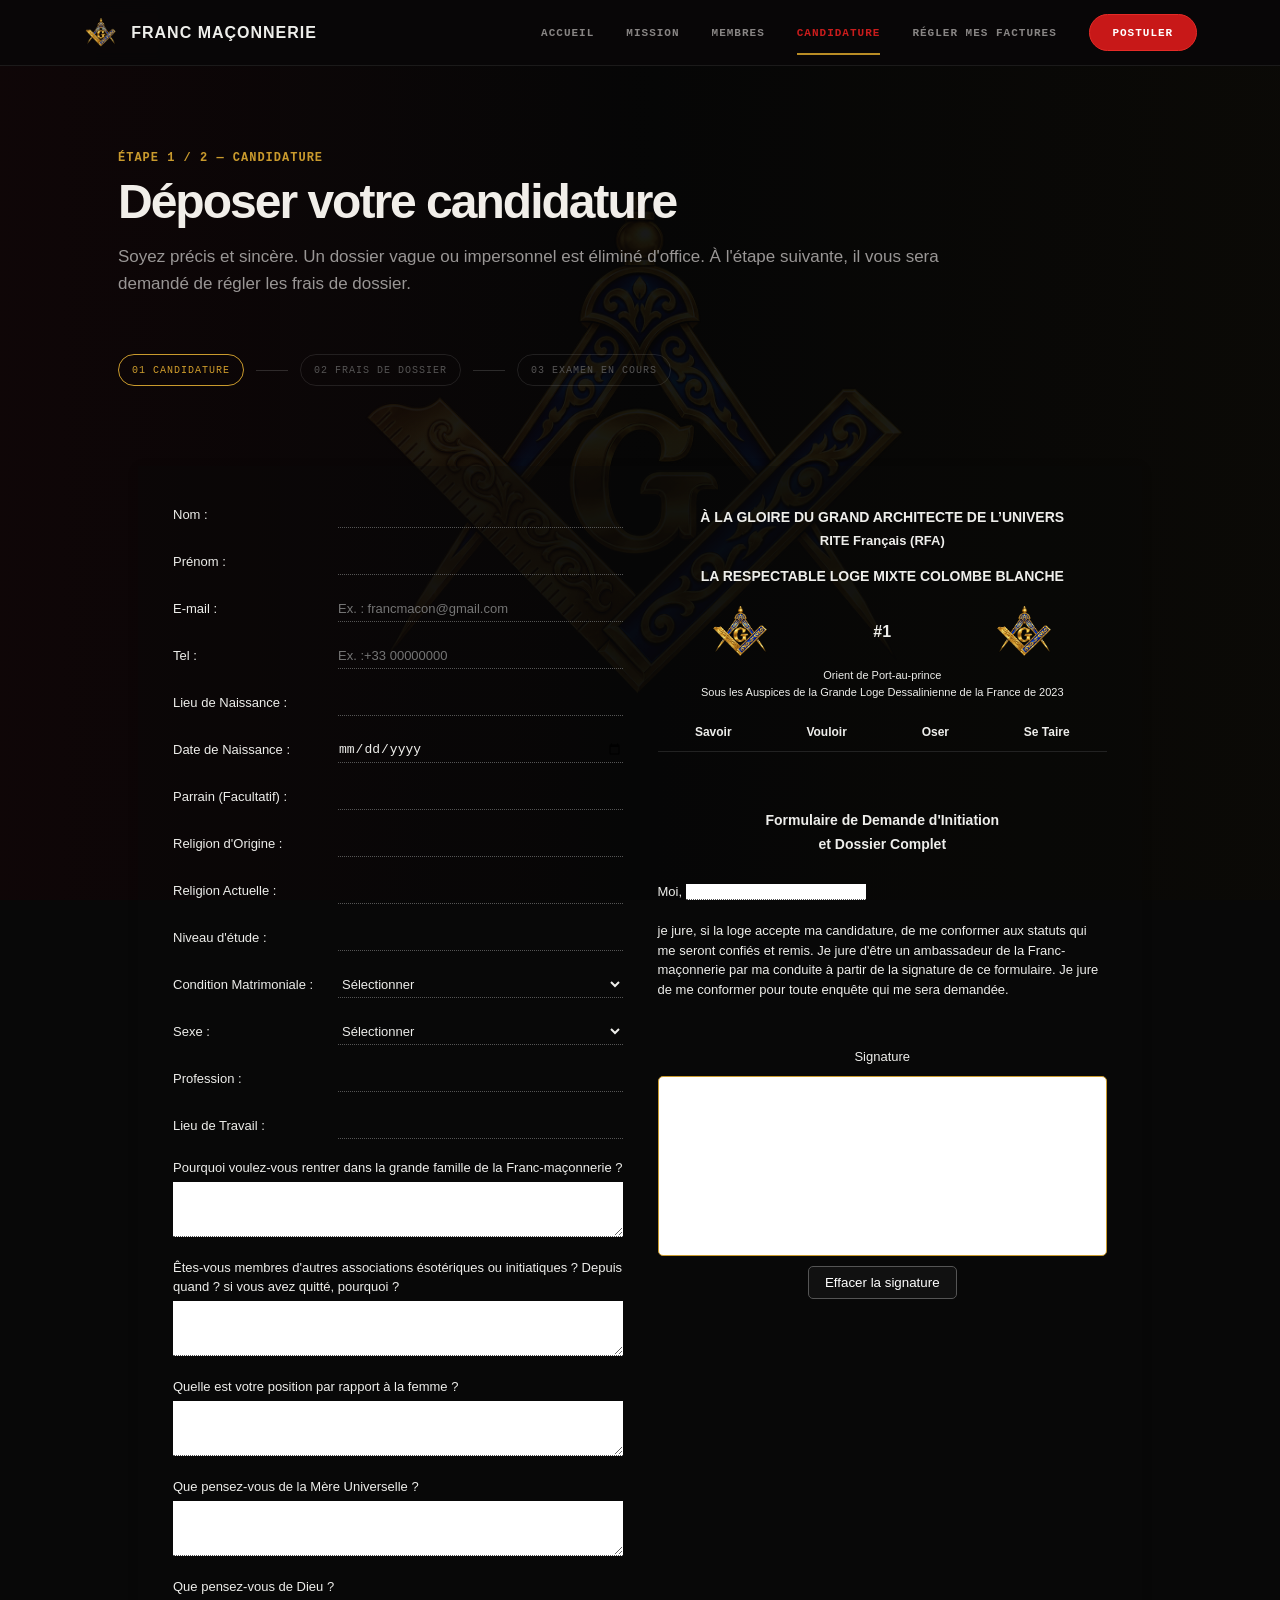
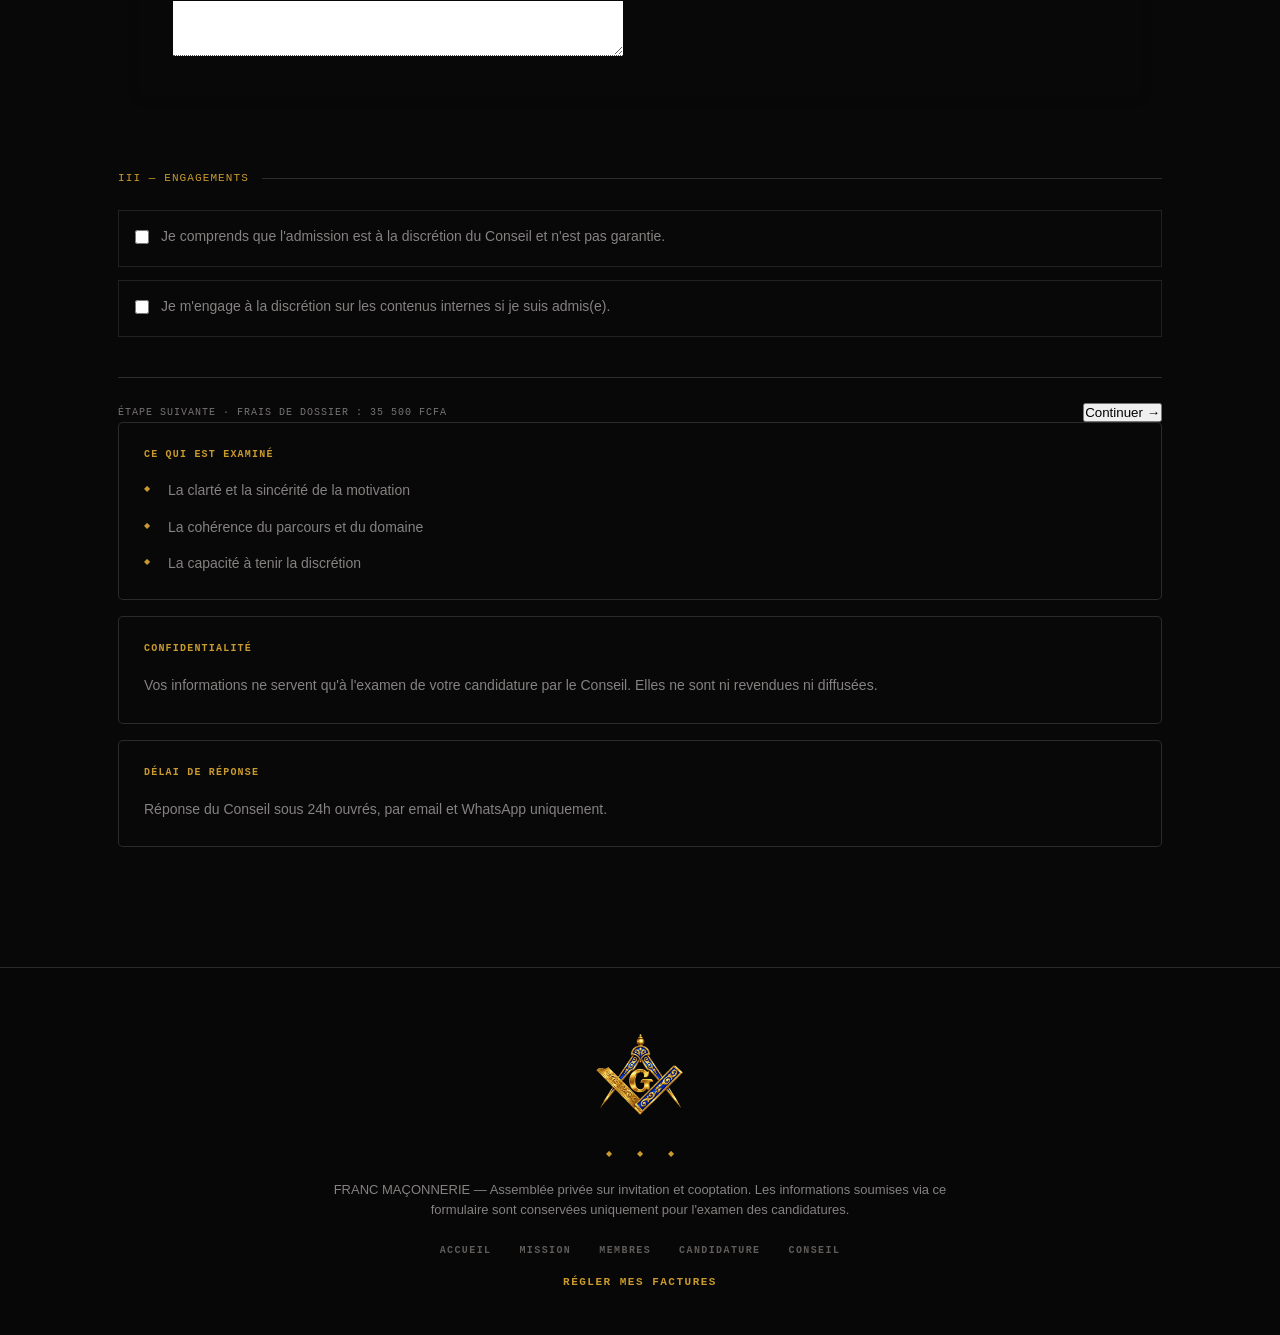
==== commit 5f58d8d0: "Refactor Candidature.html structure and content" ====
--- a/Candidature.html
+++ b/Candidature.html
@@ -413,13 +413,12 @@
 
 
                         
-```html
+
 <button
     type="submit"
     class="bouton Continuer">
     Continuer →
 </button>
-```
 
 
                     </div>
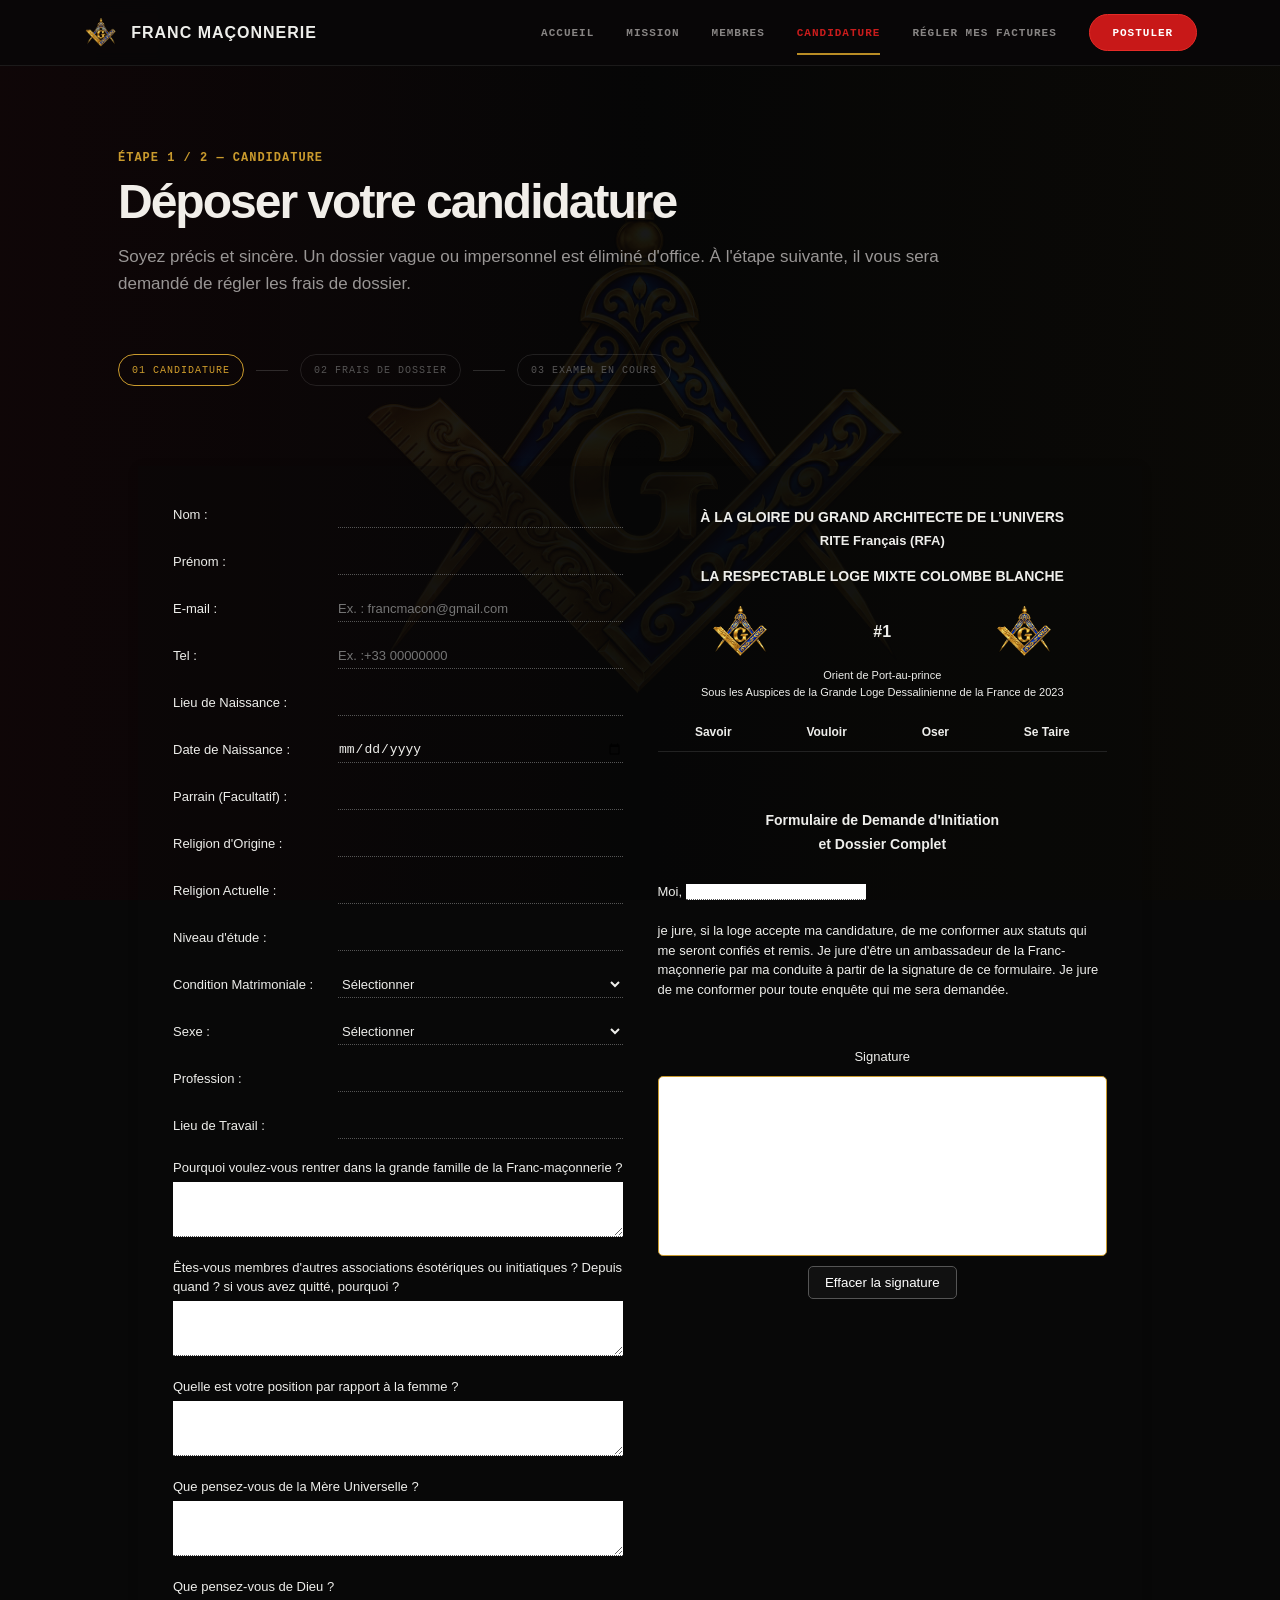
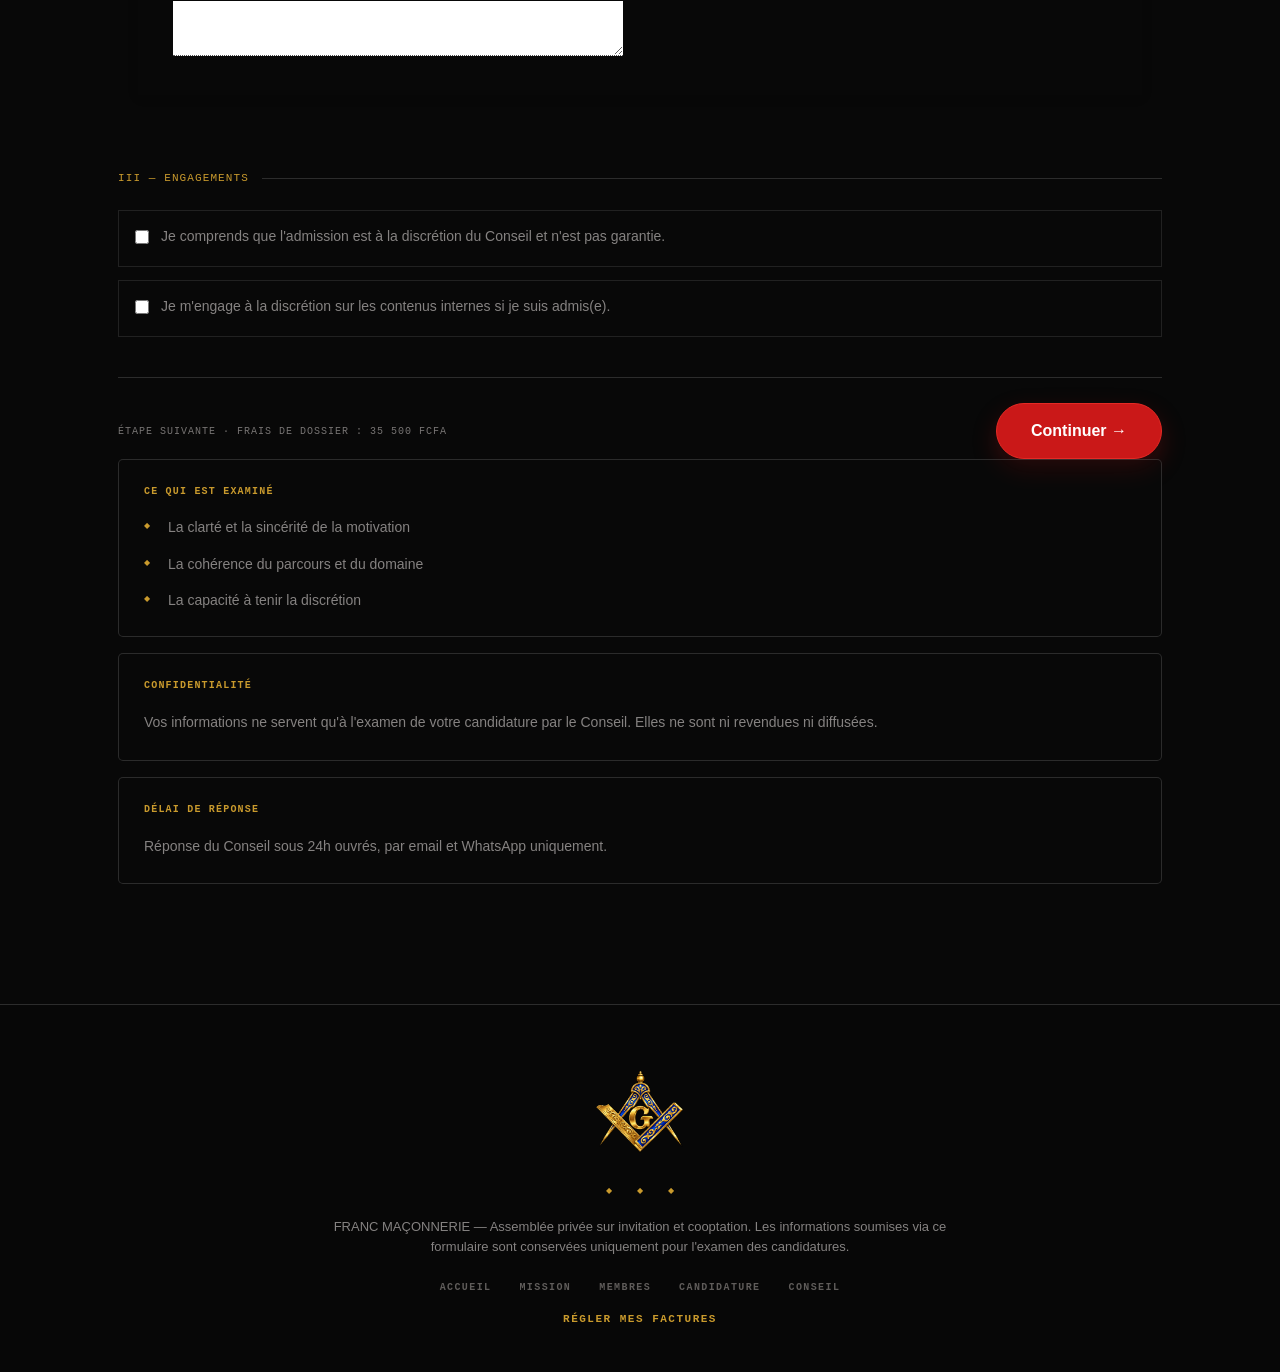
==== commit b548efc8: "Update Candidature.html" ====
--- a/Candidature.html
+++ b/Candidature.html
@@ -416,7 +416,7 @@
 
 <button
     type="submit"
-    class="bouton Continuer">
+    class="bouton Continuer continue-button">
     Continuer →
 </button>
 
